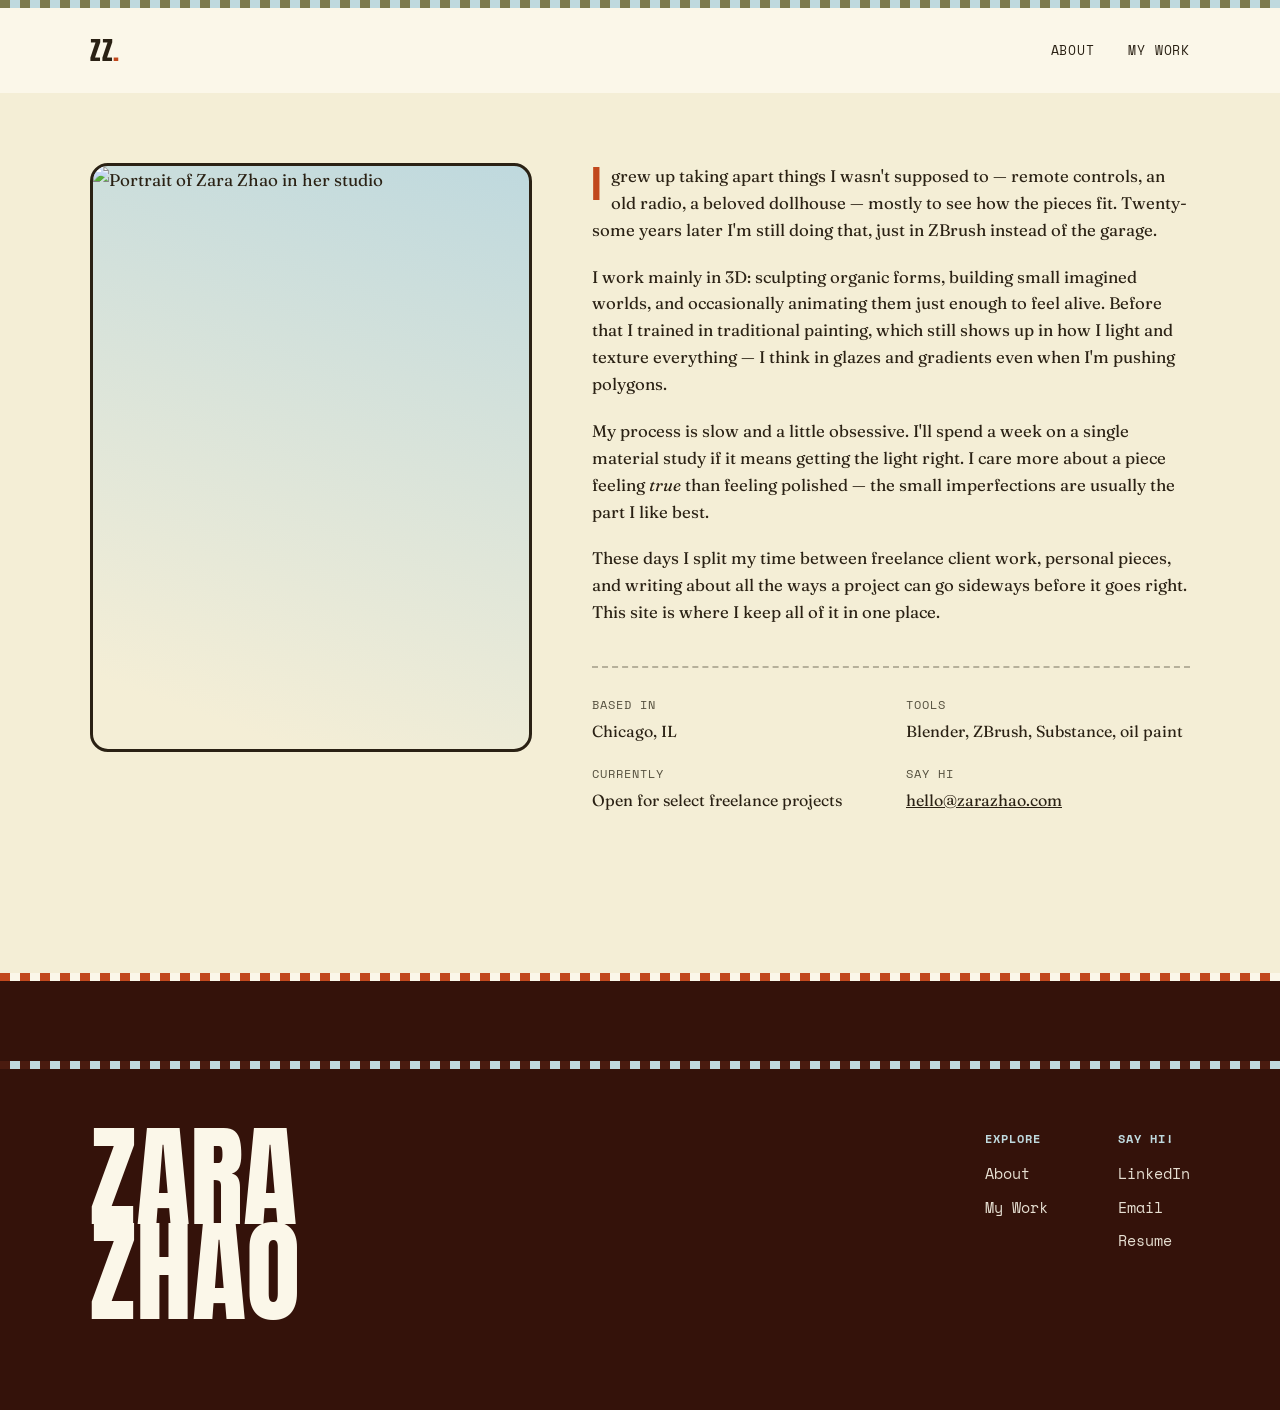
==== about.html @ a86e85ca "more changes" ====
<!DOCTYPE html>
<html lang="en">
<head>
<meta charset="UTF-8">
<meta name="viewport" content="width=device-width, initial-scale=1.0">
<title>About — Zara Zhao</title>
<meta name="description" content="A bit about Zara Zhao — 3D artist and maker.">
<link rel="stylesheet" href="css/style.css">
</head>
<body>

<header class="site-header">
  <div class="stripe-bar thin"></div>
  <nav class="nav">
    <a href="index.html" class="wordmark">Z<span class="dot"></span>Z<span class="dot">.</span></a>
    <button class="nav-toggle">Menu</button>
    <ul class="nav-links">
      <li><a href="about.html">About</a></li>
      <li><a href="work.html">My Work</a></li>
    </ul>
  </nav>
</header>

<main>

  <section class="wrap">
    <div class="about-layout">
      <div class="about-portrait reveal">
        <img src="https://images.unsplash.com/photo-1580489944761-15a19d654956?q=80&w=800&auto=format&fit=crop" alt="Portrait of Zara Zhao in her studio">
      </div>
      <div class="about-body reveal">
        <p><span class="drop">I</span> grew up taking apart things I wasn't supposed to — remote controls, an old radio, a beloved dollhouse — mostly to see how the pieces fit. Twenty-some years later I'm still doing that, just in ZBrush instead of the garage.</p>
        <p>I work mainly in 3D: sculpting organic forms, building small imagined worlds, and occasionally animating them just enough to feel alive. Before that I trained in traditional painting, which still shows up in how I light and texture everything — I think in glazes and gradients even when I'm pushing polygons.</p>
        <p>My process is slow and a little obsessive. I'll spend a week on a single material study if it means getting the light right. I care more about a piece feeling <em>true</em> than feeling polished — the small imperfections are usually the part I like best.</p>
        <p>These days I split my time between freelance client work, personal pieces, and writing about all the ways a project can go sideways before it goes right. This site is where I keep all of it in one place.</p>

        <dl class="facts">
          <div class="fact">
            <dt>Based in</dt>
            <dd>Chicago, IL</dd>
          </div>
          <div class="fact">
            <dt>Tools</dt>
            <dd>Blender, ZBrush, Substance, oil paint</dd>
          </div>
          <div class="fact">
            <dt>Currently</dt>
            <dd>Open for select freelance projects</dd>
          </div>
          <div class="fact">
            <dt>Say hi</dt>
            <dd><a href="mailto:hello@zarazhao.com" style="text-decoration:underline;">hello@zarazhao.com</a></dd>
          </div>
        </dl>
      </div>
    </div>
  </section>

  <div class="stripe-bar brick thin" style="margin-top:70px;"></div>

</main>

<footer class="site-footer">
  <div class="stripe-bar maroon thin"></div>
  <div class="wrap" style="padding-top:60px;">
    <div class="footer-top">
      <div class="footer-mark">ZARA<br>ZHAO</div>
      <div class="footer-cols">
        <div class="footer-col">
          <h4>Explore</h4>
          <a href="about.html">About</a>
          <a href="work.html">My Work</a>
        </div>
        <div class="footer-col">
          <h4>Say Hi!</h4>
          <a href="https://www.linkedin.com/in/zara-zhao/" target="_blank">LinkedIn</a>
          <a href="mailto:46dzhao@gmail.com">Email</a>
          <a href="https://drive.google.com/file/d/1lE23KW6M-5V0zwKCP8vuqrLuSZw9vTa_/view?usp=sharing">Resume</a>
        </div>
      </div>
    </div>
  </div>
</footer>

<script src="js/main.js"></script>
</body>
</html>
---- css/style.css ----
/* ===========================================================
   ZARA ZHAO — design tokens
   =========================================================== */

@import url('https://fonts.googleapis.com/css2?family=Anton&family=Fraunces:ital,opsz,wght@0,9..144,300;0,9..144,400;0,9..144,500;0,9..144,600;1,9..144,400;1,9..144,500&family=Space+Mono:wght@400;700&display=swap');

:root{
  /* --- palette --- */
  --cream:        #F4EED6;
  --cream-soft:    #FBF7E9;
  --olive:        #7C7A4E;
  --olive-dark:   #58573A;
  --sky:          #BFD9DE;
  --brick:        #C1481D;
  --brick-dark:   #9A3714;
  --maroon:       #34120A;
  --maroon-soft:  #4A1B0F;
  --ink:          #2A2114;
  --ink-soft:     #55503F;

  /* --- type --- */
  --display: 'Anton', 'Arial Narrow', sans-serif;
  --body:    'Fraunces', Georgia, serif;
  --mono:    'Space Mono', 'Courier New', monospace;

  --stripe-w: 10px;
}

*{ margin:0; padding:0; box-sizing:border-box; }

html{ scroll-behavior:smooth; }

body{
  background:var(--cream);
  color:var(--ink);
  font-family:var(--body);
  font-size:17px;
  line-height:1.6;
  -webkit-font-smoothing:antialiased;
}

a{ color:inherit; text-decoration:none; }

img{ max-width:100%; display:block; }

.wrap{
  max-width:1180px;
  margin:0 auto;
  padding:0 40px;
}

/* ===========================================================
   Signature motif: striped "barcode" divider
   =========================================================== */
.stripe-bar{
  height: 18px;
  width:100%;
  background-image: repeating-linear-gradient(
    90deg,
    var(--s1, var(--olive)) 0,
    var(--s1, var(--olive)) var(--stripe-w),
    var(--s2, var(--sky)) var(--stripe-w),
    var(--s2, var(--sky)) calc(var(--stripe-w) * 2)
  );
}
.stripe-bar.brick{ --s1:var(--brick); --s2:var(--cream-soft); }
.stripe-bar.maroon{ --s1:var(--maroon-soft); --s2:var(--sky); }
.stripe-bar.thin{ height:8px; }

/* dotted "perforation" accent used under the stripe bars */
.perf{
  height:0;
  border-top:2px dashed rgba(42,33,20,.25);
}

/* ===========================================================
   Nav
   =========================================================== */
.site-header{
  position:sticky;
  top:0;
  z-index:50;
  background:var(--cream-soft);
}
.nav{
  display:flex;
  align-items:center;
  justify-content:space-between;
  padding:22px 40px;
  max-width:1180px;
  margin:0 auto;
}
.wordmark{
  font-family:var(--display);
  font-size:1.6rem;
  letter-spacing:.02em;
  color:var(--ink);
}
.wordmark .dot{ color:var(--brick); }

.nav-links{
  display:flex;
  gap:34px;
  list-style:none;
  font-family:var(--mono);
  font-size:.82rem;
  letter-spacing:.06em;
  text-transform:uppercase;
}
.nav-links a{
  position:relative;
  padding-bottom:4px;
  transition:color .15s ease;
}
.nav-links a::after{
  content:"";
  position:absolute;
  left:0; right:100%; bottom:0;
  height:2px;
  background:var(--brick);
  transition:right .2s ease;
}
.nav-links a:hover::after,
.nav-links a.active::after{ right:0; }
.nav-links a.active{ color:var(--brick-dark); }

.nav-toggle{ display:none; }

@media (max-width:720px){
  .nav-links{
    position:fixed;
    inset:70px 0 auto 0;
    background:var(--cream-soft);
    flex-direction:column;
    gap:0;
    padding:10px 40px 26px;
    border-bottom:2px dashed rgba(42,33,20,.25);
    transform:translateY(-120%);
    transition:transform .25s ease;
  }
  .nav-links.open{ transform:translateY(0); }
  .nav-links li{ padding:12px 0; border-top:1px solid rgba(42,33,20,.12); }
  .nav-toggle{
    display:block;
    background:none;
    border:2px solid var(--ink);
    border-radius:6px;
    font-family:var(--mono);
    font-size:.75rem;
    text-transform:uppercase;
    padding:6px 10px;
    cursor:pointer;
  }
}

/* ===========================================================
   Buttons / small components
   =========================================================== */
.btn{
  display:inline-block;
  font-family:var(--mono);
  font-size:.82rem;
  text-transform:uppercase;
  letter-spacing:.06em;
  border:2px solid var(--ink);
  border-radius:40px;
  padding:12px 26px;
  background:transparent;
  cursor:pointer;
  transition:transform .15s ease, background .15s ease, color .15s ease;
}
.btn:hover{
  background:var(--ink);
  color:var(--cream-soft);
  transform:translateY(-2px);
}
.btn.brick{
  border-color:var(--brick);
  color:var(--brick-dark);
}
.btn.brick:hover{
  background:var(--brick);
  color:var(--cream-soft);
}

.eyebrow{
  font-family:var(--mono);
  font-size:.8rem;
  letter-spacing:.14em;
  text-transform:uppercase;
  color:var(--brick-dark);
  display:inline-block;
  margin-bottom:14px;
}

.mini-stripe{
  width:70px;
  height:10px;
  margin-bottom:18px;
  border-radius:4px;
  background-image: repeating-linear-gradient(
    90deg,
    var(--brick) 0,
    var(--brick) 7px,
    var(--cream-soft) 7px,
    var(--cream-soft) 14px
  );
}

h1,h2,h3{
  font-family:var(--display);
  font-weight:400;
  line-height:1.02;
  letter-spacing:.01em;
  color:var(--ink);
}

/* ===========================================================
   Homepage hero
   =========================================================== */
.hero{
  padding:70px 0 80px;
  position:relative;
  overflow:hidden;
  background-image: repeating-linear-gradient(
    90deg,
    var(--olive) 0,
    var(--olive) var(--stripe-w),
    var(--cream) var(--stripe-w),
    var(--cream) calc(var(--stripe-w) * 2)
  );
}
.hero::before{
  content:"";
  position:absolute;
  inset:0;
  background:var(--cream);
  opacity:.88;
}
.hero .wrap{
  position:relative;
  z-index:1;
  display:grid;
  grid-template-columns:1.3fr .9fr;
  gap:50px;
  align-items:center;
}
.hero h1{
  font-size:clamp(3.4rem, 8vw, 6.6rem);
  color:var(--ink);
}
.hero h1 span{ display:block; }
.hero h1 .accent{ color:var(--brick); }
.hero p.lede{
  font-family:var(--body);
  font-style:italic;
  font-size:1.25rem;
  color:var(--ink-soft);
  max-width:44ch;
  margin:22px 0 30px;
}
.hero-cta{ display:flex; gap:16px; flex-wrap:wrap; }

.hero-frame{
  position:relative;
  aspect-ratio:4/5;
  border-radius:18px;
  overflow:hidden;
  border:3px solid var(--ink);
  background:linear-gradient(160deg, var(--sky), var(--olive) 120%);
}
.hero-frame-wrap{
  position:relative;
  margin:0 22px 22px 0;
}
.hero-frame-wrap::before{
  content:"";
  position:absolute;
  top:22px; left:22px;
  right:-22px; bottom:-22px;
  border-radius:18px;
  background-image: repeating-linear-gradient(
    45deg,
    var(--brick) 0,
    var(--brick) var(--stripe-w),
    var(--cream-soft) var(--stripe-w),
    var(--cream-soft) calc(var(--stripe-w) * 2)
  );
  border:3px solid var(--ink);
  z-index:0;
}
.hero-frame{ position:relative; z-index:1; }
.hero-frame img{ width:100%; height:100%; object-fit:cover; }
.hero-badge{
  position:absolute;
  bottom:16px; left:16px;
  background:var(--cream-soft);
  border:2px solid var(--ink);
  border-radius:10px;
  padding:8px 14px;
  font-family:var(--mono);
  font-size:.72rem;
  text-transform:uppercase;
  letter-spacing:.05em;
  transform:rotate(-3deg);
}

@media (max-width:860px){
  .hero .wrap{ grid-template-columns:1fr; }
  .hero{ padding:50px 0 40px; }
}

/* ===========================================================
   Homepage teaser grid ("about / work / thoughts")
   =========================================================== */
.teasers{ padding:80px 0; }
.teasers .section-head{ margin-bottom:44px; }
.teaser-grid{
  display:grid;
  grid-template-columns:repeat(3, 1fr);
  gap:28px;
}
.teaser-card{
  border:2.5px solid var(--ink);
  border-radius:16px;
  padding:30px 26px 26px;
  background:var(--cream-soft);
  transition:transform .18s ease, box-shadow .18s ease;
  display:flex;
  flex-direction:column;
  min-height:270px;
  position:relative;
  overflow:hidden;
}
.teaser-card::before{
  content:"";
  position:absolute;
  top:0; left:0; right:0;
  height:8px;
  background-image: repeating-linear-gradient(
    90deg,
    var(--brick) 0,
    var(--brick) 8px,
    var(--sky) 8px,
    var(--sky) 16px
  );
}
.teaser-card:hover{
  transform:translateY(-6px);
  box-shadow:8px 8px 0 var(--ink);
}
.teaser-num{
  font-family:var(--mono);
  font-size:.78rem;
  color:var(--ink-soft);
  margin-bottom:auto;
}
.teaser-card h3{
  font-size:2.1rem;
  margin:18px 0 10px;
}
.teaser-card p{ color:var(--ink-soft); font-size:.98rem; }
.teaser-card .go{
  margin-top:20px;
  font-family:var(--mono);
  font-size:.78rem;
  text-transform:uppercase;
  letter-spacing:.06em;
  color:var(--brick-dark);
}

@media (max-width:860px){
  .teaser-grid{ grid-template-columns:1fr; }
}

/* ===========================================================
   Generic page hero (About / Work / Thoughts)
   =========================================================== */
.page-hero{
  padding:70px 0 50px;
}
.page-hero h1{
  font-size:clamp(2.8rem, 7vw, 5.2rem);
}
.page-hero p.lede{
  font-family:var(--body);
  font-style:italic;
  color:var(--ink-soft);
  font-size:1.15rem;
  max-width:56ch;
  margin-top:16px;
}

/* ===========================================================
   About page
   =========================================================== */
.about-layout{
  display:grid;
  grid-template-columns:.85fr 1.15fr;
  gap:60px;
  padding:70px 0 90px;
  align-items:start;
}
.about-portrait{
  border:3px solid var(--ink);
  border-radius:18px;
  overflow:hidden;
  aspect-ratio:3/4;
  background:linear-gradient(200deg, var(--sky), var(--cream) 90%);
  position:sticky;
  top:110px;
}
.about-portrait img{ width:100%; height:100%; object-fit:cover; }

.about-body p{ margin-bottom:20px; font-size:1.05rem; }
.about-body .drop{
  font-family:var(--display);
  font-size:2.4rem;
  color:var(--brick);
  float:left;
  line-height:.8;
  margin:6px 10px 0 0;
}

.facts{
  margin-top:40px;
  border-top:2px dashed rgba(42,33,20,.3);
  padding-top:28px;
  display:grid;
  grid-template-columns:repeat(2, 1fr);
  gap:20px 30px;
}
.fact dt{
  font-family:var(--mono);
  font-size:.74rem;
  text-transform:uppercase;
  letter-spacing:.08em;
  color:var(--ink-soft);
  margin-bottom:4px;
}
.fact dd{ font-size:1rem; }

@media (max-width:860px){
  .about-layout{ grid-template-columns:1fr; }
  .about-portrait{ position:static; max-width:340px; }
}

/* ===========================================================
   Work page — project grid
   =========================================================== */
.filters{
  display:flex;
  gap:12px;
  flex-wrap:wrap;
  padding:0 0 40px;
}
.filter-btn{
  font-family:var(--mono);
  font-size:.76rem;
  text-transform:uppercase;
  letter-spacing:.05em;
  border:2px solid var(--ink);
  border-radius:30px;
  padding:8px 18px;
  background:transparent;
  cursor:pointer;
}
.filter-btn.active,
.filter-btn:hover{
  background:var(--ink);
  color:var(--cream-soft);
}

.work-grid{
  display:grid;
  grid-template-columns:repeat(3, 1fr);
  gap:30px;
  padding-bottom:90px;
}
.work-card{
  border:2.5px solid var(--ink);
  border-radius:16px;
  overflow:hidden;
  background:var(--cream-soft);
  transition:transform .18s ease, box-shadow .18s ease;
}
.work-card:hover{
  transform:translateY(-6px);
  box-shadow:8px 8px 0 var(--brick);
}
.work-thumb{
  aspect-ratio:4/3;
  background:linear-gradient(150deg, var(--olive), var(--sky) 130%);
  position:relative;
  overflow:hidden;
}
.work-thumb img{ width:100%; height:100%; object-fit:cover; }
.work-tag{
  position:absolute;
  top:12px; left:12px;
  background:var(--cream-soft);
  border:2px solid var(--ink);
  border-radius:8px;
  font-family:var(--mono);
  font-size:.68rem;
  text-transform:uppercase;
  padding:4px 10px;
}
.work-info{ padding:18px 20px 22px; }
.work-info h3{ font-size:1.35rem; margin-bottom:6px; }
.work-info p{ font-size:.92rem; color:var(--ink-soft); }

@media (max-width:900px){
  .work-grid{ grid-template-columns:repeat(2, 1fr); }
}
@media (max-width:600px){
  .work-grid{ grid-template-columns:1fr; }
}

/* ===========================================================
   Thoughts page — blog list
   =========================================================== */
.post-list{ padding:10px 0 90px; }
.post-row{
  display:grid;
  grid-template-columns:140px 1fr auto;
  gap:26px;
  align-items:baseline;
  padding:28px 0;
  border-top:2px dashed rgba(42,33,20,.3);
  transition:padding-left .15s ease;
}
.post-row:last-child{ border-bottom:2px dashed rgba(42,33,20,.3); }
.post-row:hover{ padding-left:10px; }
.post-date{
  font-family:var(--mono);
  font-size:.8rem;
  color:var(--ink-soft);
  text-transform:uppercase;
}
.post-title h3{
  font-size:1.6rem;
  margin-bottom:6px;
}
.post-title p{ color:var(--ink-soft); font-size:.96rem; max-width:60ch; }
.post-arrow{
  font-family:var(--mono);
  font-size:.8rem;
  color:var(--brick-dark);
  white-space:nowrap;
}

@media (max-width:700px){
  .post-row{ grid-template-columns:1fr; gap:8px; }
  .post-arrow{ display:none; }
}

/* ===========================================================
   Newsletter / CTA band
   =========================================================== */
.cta-band{
  background:var(--olive);
  color:var(--cream-soft);
  padding:70px 0;
}
.cta-band .wrap{
  display:flex;
  justify-content:space-between;
  align-items:center;
  gap:30px;
  flex-wrap:wrap;
}
.cta-band h2{
  font-size:clamp(2rem, 4.5vw, 3rem);
  color:var(--cream-soft);
  max-width:14ch;
}
.cta-form{
  display:flex;
  gap:10px;
  flex-wrap:wrap;
}
.cta-form input{
  font-family:var(--body);
  font-size:1rem;
  padding:13px 18px;
  border-radius:40px;
  border:2px solid var(--cream-soft);
  background:transparent;
  color:var(--cream-soft);
  min-width:240px;
}
.cta-form input::placeholder{ color:rgba(251,247,233,.65); }
.cta-form .btn{
  border-color:var(--cream-soft);
  color:var(--cream-soft);
}
.cta-form .btn:hover{
  background:var(--cream-soft);
  color:var(--olive-dark);
}

/* ===========================================================
   Footer
   =========================================================== */
.site-footer{
  background:var(--maroon);
  color:var(--cream-soft);
  padding:80px 0 30px;
}
.footer-top{
  display:flex;
  justify-content:space-between;
  align-items:flex-start;
  gap:40px;
  flex-wrap:wrap;
  padding-bottom:60px;
}
.footer-mark{
  font-family:var(--display);
  font-size:clamp(3rem, 9vw, 7rem);
  line-height:.85;
  color:var(--cream-soft);
}
.footer-cols{
  display:flex;
  gap:70px;
  flex-wrap:wrap;
}
.footer-col h4{
  font-family:var(--mono);
  font-size:.75rem;
  text-transform:uppercase;
  letter-spacing:.08em;
  color:var(--sky);
  margin-bottom:14px;
}
.footer-col a, .footer-col p{
  display:block;
  font-family:var(--mono);
  font-size:.92rem;
  margin-bottom:10px;
  color:var(--cream-soft);
  opacity:.9;
}
.footer-col a:hover{ color:var(--brick); opacity:1; }

.footer-bottom{
  display:flex;
  justify-content:space-between;
  font-family:var(--mono);
  font-size:.72rem;
  color:rgba(251,247,233,.55);
  padding-top:26px;
  border-top:1px solid rgba(251,247,233,.15);
  flex-wrap:wrap;
  gap:10px;
}

/* ===========================================================
   Utility
   =========================================================== */
.reveal{
  opacity:0;
  transform:translateY(18px);
  transition:opacity .6s ease, transform .6s ease;
}
.reveal.in{ opacity:1; transform:translateY(0); }

@media (prefers-reduced-motion: reduce){
  .reveal{ opacity:1; transform:none; transition:none; }
  html{ scroll-behavior:auto; }
}
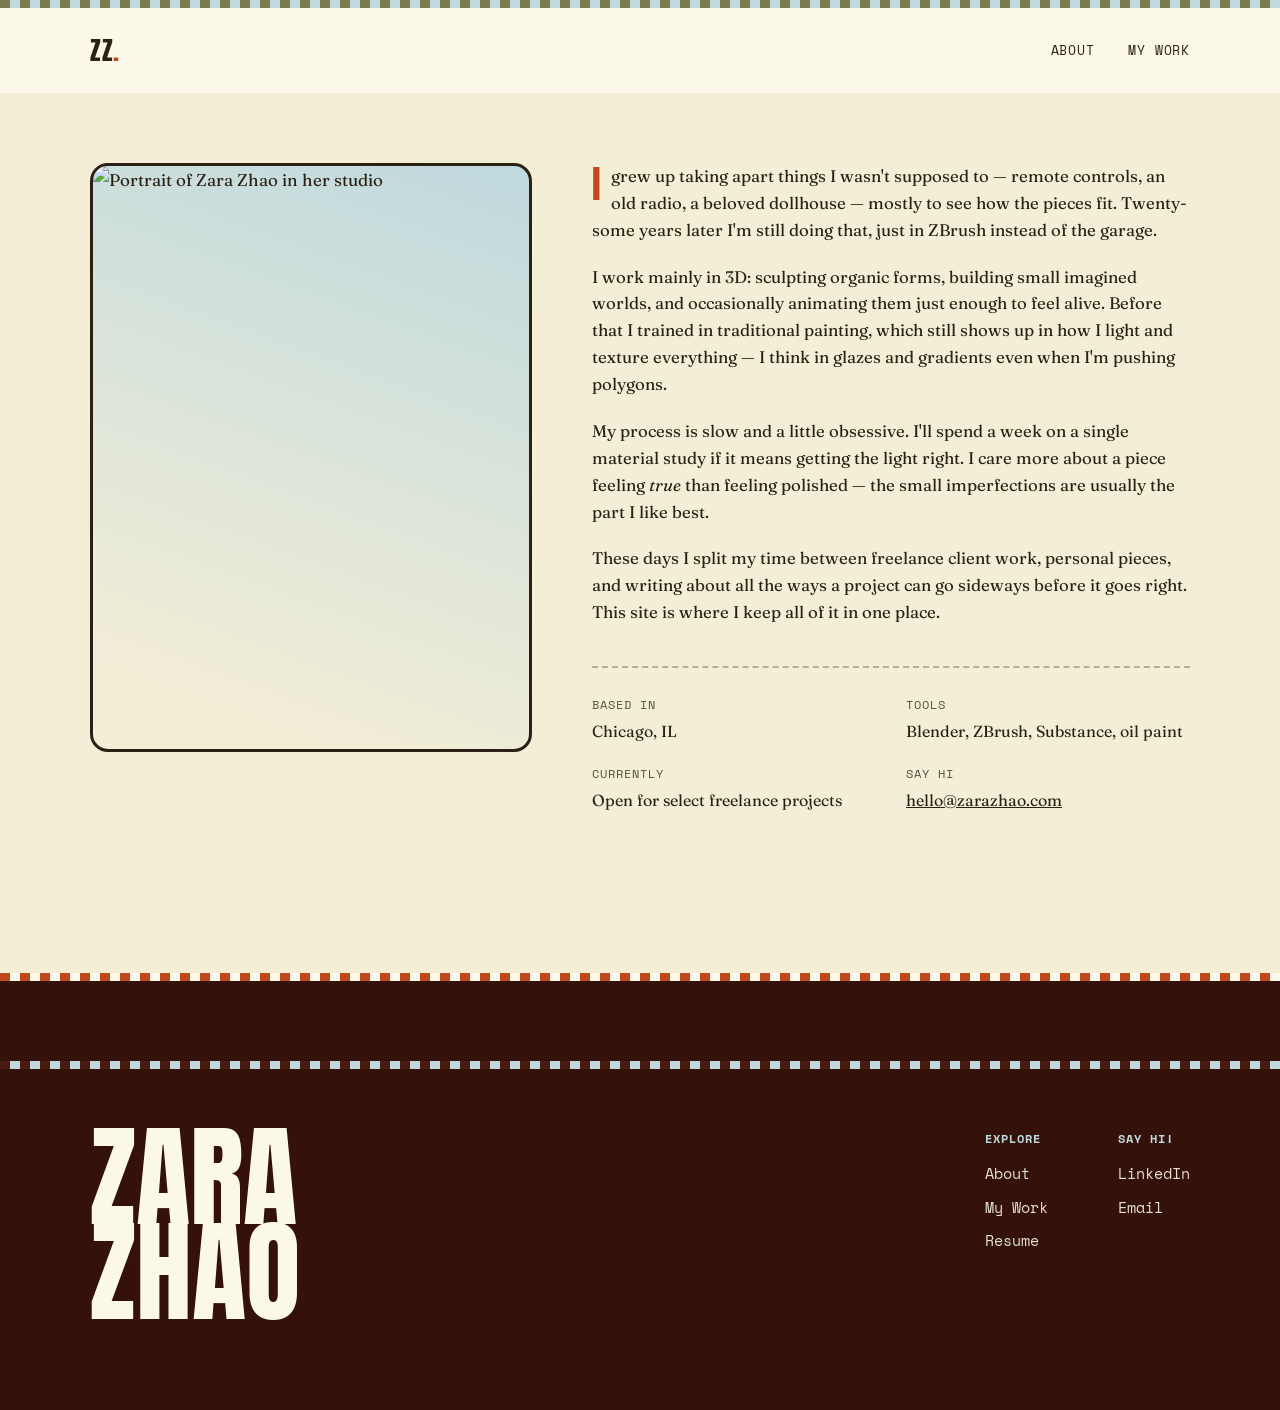
==== commit ddcf45e8: "changing footers and headers" ====
--- a/about.html
+++ b/about.html
@@ -70,12 +70,12 @@
           <h4>Explore</h4>
           <a href="about.html">About</a>
           <a href="work.html">My Work</a>
+          <a href="https://drive.google.com/file/d/1lE23KW6M-5V0zwKCP8vuqrLuSZw9vTa_/view?usp=sharing">Resume</a>
         </div>
         <div class="footer-col">
           <h4>Say Hi!</h4>
           <a href="https://www.linkedin.com/in/zara-zhao/" target="_blank">LinkedIn</a>
           <a href="mailto:46dzhao@gmail.com">Email</a>
-          <a href="https://drive.google.com/file/d/1lE23KW6M-5V0zwKCP8vuqrLuSZw9vTa_/view?usp=sharing">Resume</a>
         </div>
       </div>
     </div>
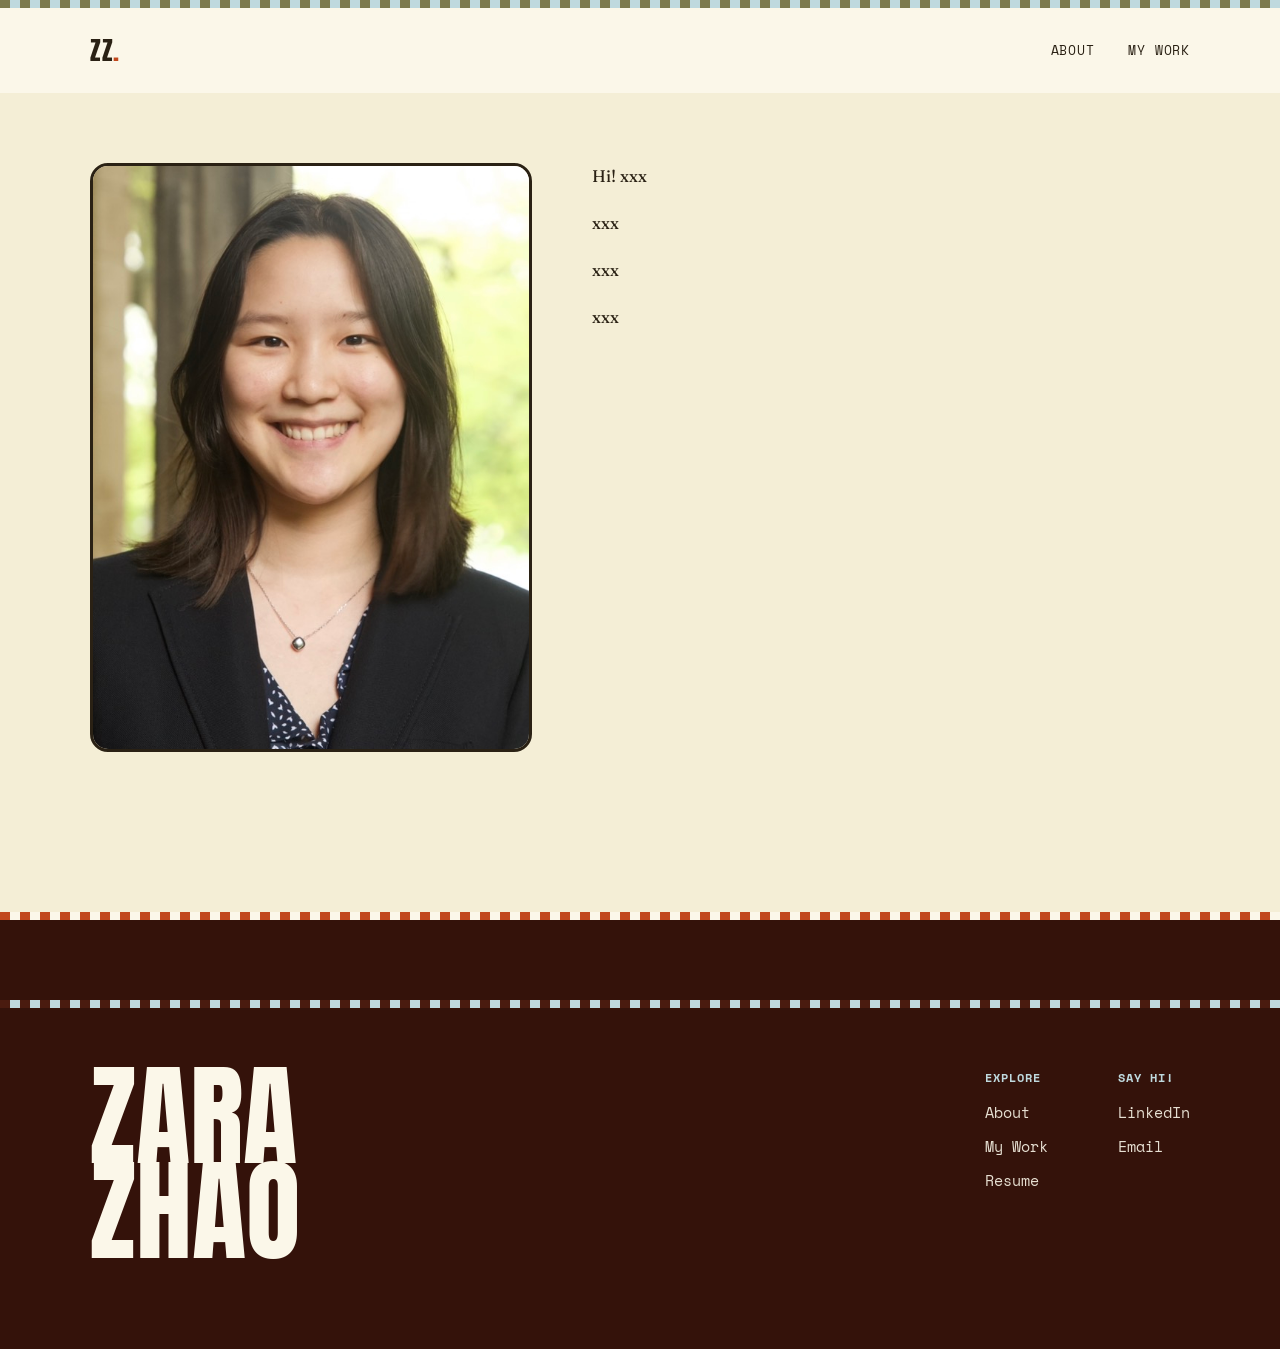
==== commit 6002b5c4: "additional changes" ====
--- a/about.html
+++ b/about.html
@@ -26,32 +26,13 @@
   <section class="wrap">
     <div class="about-layout">
       <div class="about-portrait reveal">
-        <img src="https://images.unsplash.com/photo-1580489944761-15a19d654956?q=80&w=800&auto=format&fit=crop" alt="Portrait of Zara Zhao in her studio">
+        <img src="images/About.jpg" alt="img for About Me Page">
       </div>
       <div class="about-body reveal">
-        <p><span class="drop">I</span> grew up taking apart things I wasn't supposed to — remote controls, an old radio, a beloved dollhouse — mostly to see how the pieces fit. Twenty-some years later I'm still doing that, just in ZBrush instead of the garage.</p>
-        <p>I work mainly in 3D: sculpting organic forms, building small imagined worlds, and occasionally animating them just enough to feel alive. Before that I trained in traditional painting, which still shows up in how I light and texture everything — I think in glazes and gradients even when I'm pushing polygons.</p>
-        <p>My process is slow and a little obsessive. I'll spend a week on a single material study if it means getting the light right. I care more about a piece feeling <em>true</em> than feeling polished — the small imperfections are usually the part I like best.</p>
-        <p>These days I split my time between freelance client work, personal pieces, and writing about all the ways a project can go sideways before it goes right. This site is where I keep all of it in one place.</p>
-
-        <dl class="facts">
-          <div class="fact">
-            <dt>Based in</dt>
-            <dd>Chicago, IL</dd>
-          </div>
-          <div class="fact">
-            <dt>Tools</dt>
-            <dd>Blender, ZBrush, Substance, oil paint</dd>
-          </div>
-          <div class="fact">
-            <dt>Currently</dt>
-            <dd>Open for select freelance projects</dd>
-          </div>
-          <div class="fact">
-            <dt>Say hi</dt>
-            <dd><a href="mailto:hello@zarazhao.com" style="text-decoration:underline;">hello@zarazhao.com</a></dd>
-          </div>
-        </dl>
+        <p>Hi! xxx</p>
+        <p>xxx</p>
+        <p>xxx</p>
+        <p>xxx</p>
       </div>
     </div>
   </section>
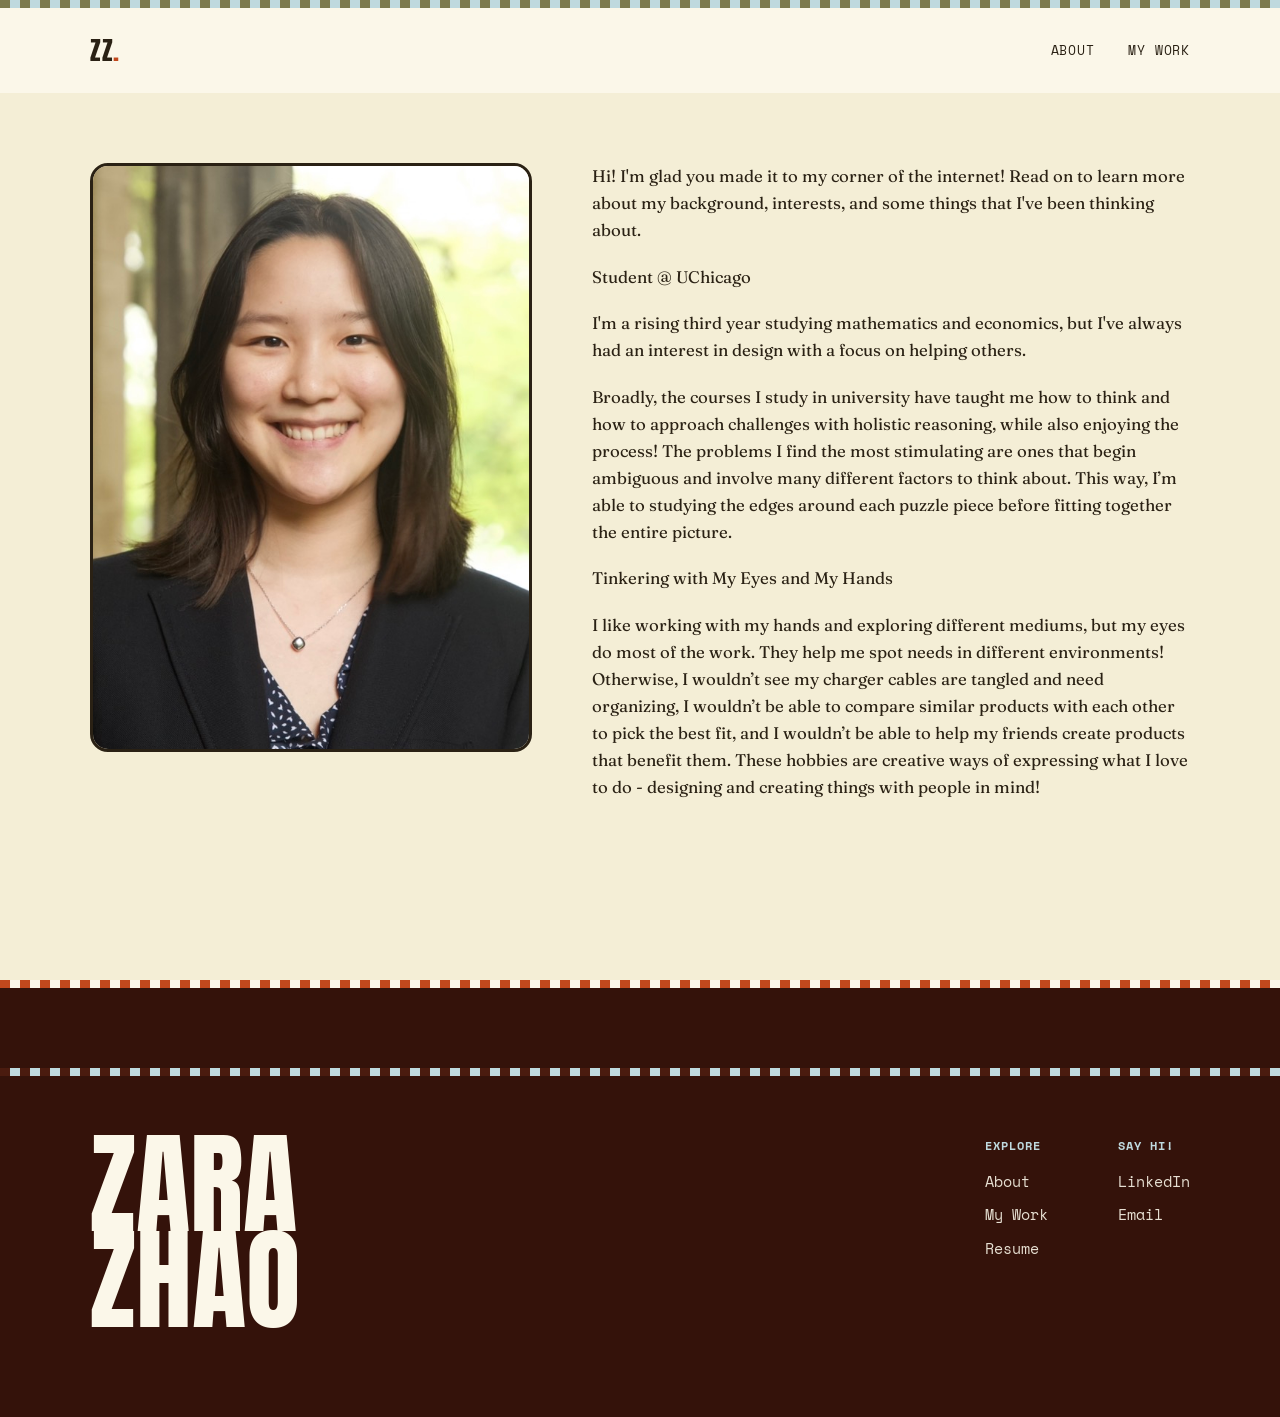
==== commit ee7dff3c: "bio changes" ====
--- a/about.html
+++ b/about.html
@@ -29,10 +29,12 @@
         <img src="images/About.jpg" alt="img for About Me Page">
       </div>
       <div class="about-body reveal">
-        <p>Hi! xxx</p>
-        <p>xxx</p>
-        <p>xxx</p>
-        <p>xxx</p>
+        <p>Hi! I'm glad you made it to my corner of the internet! Read on to learn more about my background, interests, and some things that I've been thinking about.</p>
+        <p>Student @ UChicago</p>
+        <p>I'm a rising third year studying mathematics and economics, but I've always had an interest in design with a focus on helping others.</p>
+        <p>Broadly, the courses I study in university have taught me how to think and how to approach challenges with holistic reasoning, while also enjoying the process! The problems I find the most stimulating are ones that begin ambiguous and involve many different factors to think about. This way, I’m able to studying the edges around each puzzle piece before fitting together the entire picture. </p>
+        <p>Tinkering with My Eyes and My Hands</p>
+        <p>I like working with my hands and exploring different mediums, but my eyes do most of the work. They help me spot needs in different environments! Otherwise, I wouldn’t see my charger cables are tangled and need organizing, I wouldn’t be able to compare similar products with each other to pick the best fit, and I wouldn’t be able to help my friends create products that benefit them. These hobbies are creative ways of expressing what I love to do - designing and creating things with people in mind!</p>
       </div>
     </div>
   </section>
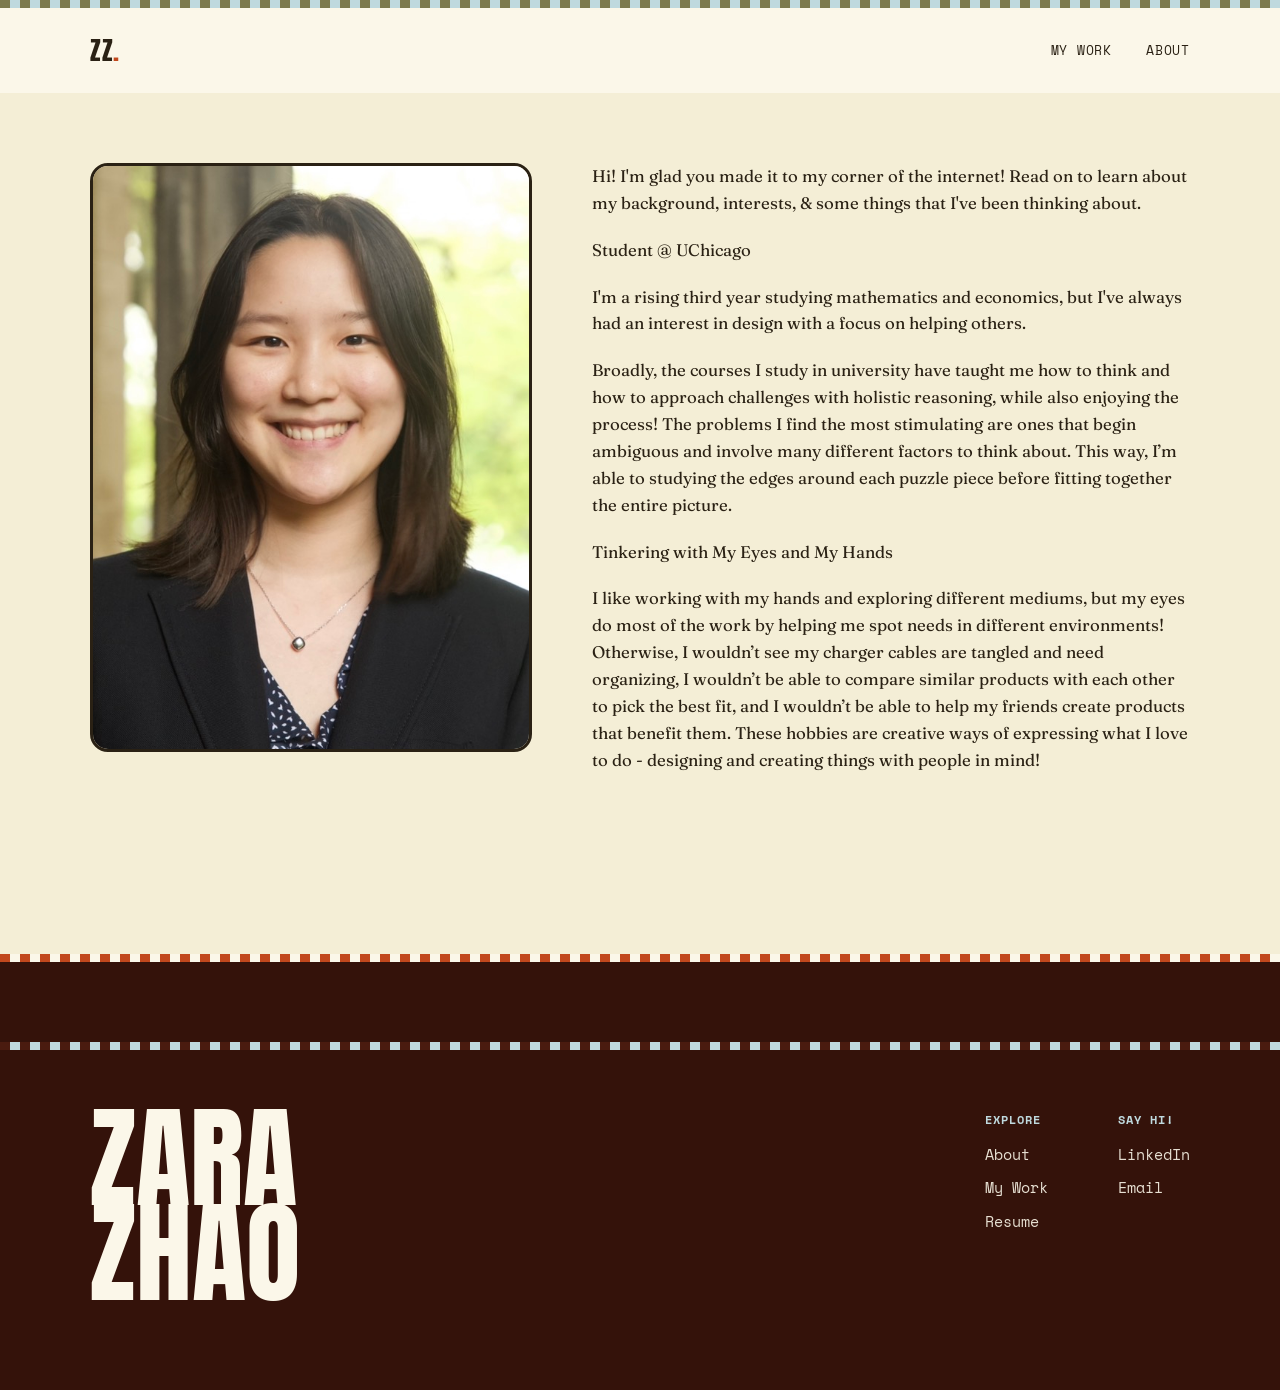
==== commit f746df80: "s" ====
--- a/about.html
+++ b/about.html
@@ -15,8 +15,8 @@
     <a href="index.html" class="wordmark">Z<span class="dot"></span>Z<span class="dot">.</span></a>
     <button class="nav-toggle">Menu</button>
     <ul class="nav-links">
+      <li><a href="work.html">My Work</a></li>
       <li><a href="about.html">About</a></li>
-      <li><a href="work.html">My Work</a></li>
     </ul>
   </nav>
 </header>
@@ -29,12 +29,12 @@
         <img src="images/About.jpg" alt="img for About Me Page">
       </div>
       <div class="about-body reveal">
-        <p>Hi! I'm glad you made it to my corner of the internet! Read on to learn more about my background, interests, and some things that I've been thinking about.</p>
+        <p>Hi! I'm glad you made it to my corner of the internet! Read on to learn about my background, interests, & some things that I've been thinking about.</p>
         <p>Student @ UChicago</p>
         <p>I'm a rising third year studying mathematics and economics, but I've always had an interest in design with a focus on helping others.</p>
         <p>Broadly, the courses I study in university have taught me how to think and how to approach challenges with holistic reasoning, while also enjoying the process! The problems I find the most stimulating are ones that begin ambiguous and involve many different factors to think about. This way, I’m able to studying the edges around each puzzle piece before fitting together the entire picture. </p>
         <p>Tinkering with My Eyes and My Hands</p>
-        <p>I like working with my hands and exploring different mediums, but my eyes do most of the work. They help me spot needs in different environments! Otherwise, I wouldn’t see my charger cables are tangled and need organizing, I wouldn’t be able to compare similar products with each other to pick the best fit, and I wouldn’t be able to help my friends create products that benefit them. These hobbies are creative ways of expressing what I love to do - designing and creating things with people in mind!</p>
+        <p>I like working with my hands and exploring different mediums, but my eyes do most of the work by helping me spot needs in different environments! Otherwise, I wouldn’t see my charger cables are tangled and need organizing, I wouldn’t be able to compare similar products with each other to pick the best fit, and I wouldn’t be able to help my friends create products that benefit them. These hobbies are creative ways of expressing what I love to do - designing and creating things with people in mind!</p>
       </div>
     </div>
   </section>
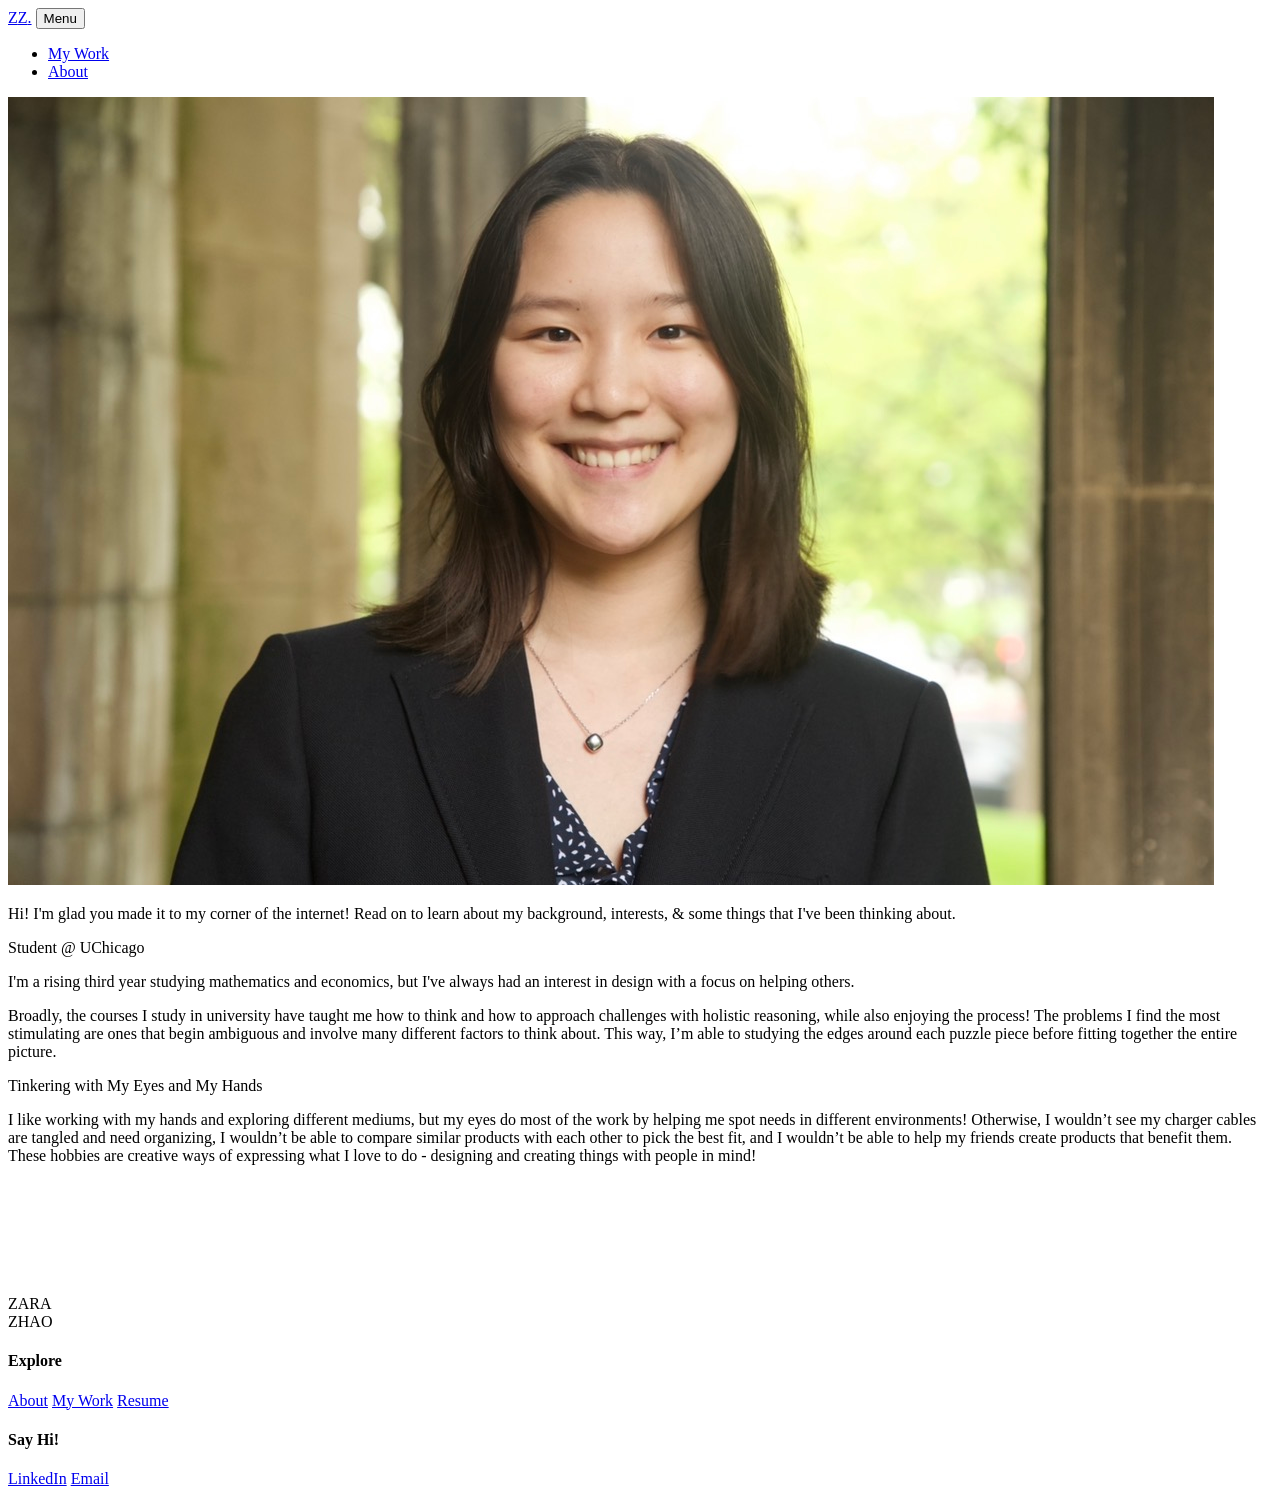
==== commit a55a9909: "s" ====
--- a/about.html
+++ b/about.html
@@ -4,7 +4,7 @@
 <meta charset="UTF-8">
 <meta name="viewport" content="width=device-width, initial-scale=1.0">
 <title>About — Zara Zhao</title>
-<meta name="description" content="A bit about Zara Zhao — 3D artist and maker.">
+<meta name="description" content="A bit about Zara Zhao>
 <link rel="stylesheet" href="css/style.css">
 </head>
 <body>
--- a/css/style.css
+++ b/css/style.css
@@ -671,3 +671,20 @@
   .reveal{ opacity:1; transform:none; transition:none; }
   html{ scroll-behavior:auto; }
 }
+
+/* ===========================================================
+   Project page
+   =========================================================== */
+.project-cover p {
+  margin-top: 40px;
+  margin-bottom: 15px;
+}
+
+.project-cover img {
+  margin-bottom: 30px;
+}
+
+.wrap h1 {
+  margin-bottom: 10px;
+}
+
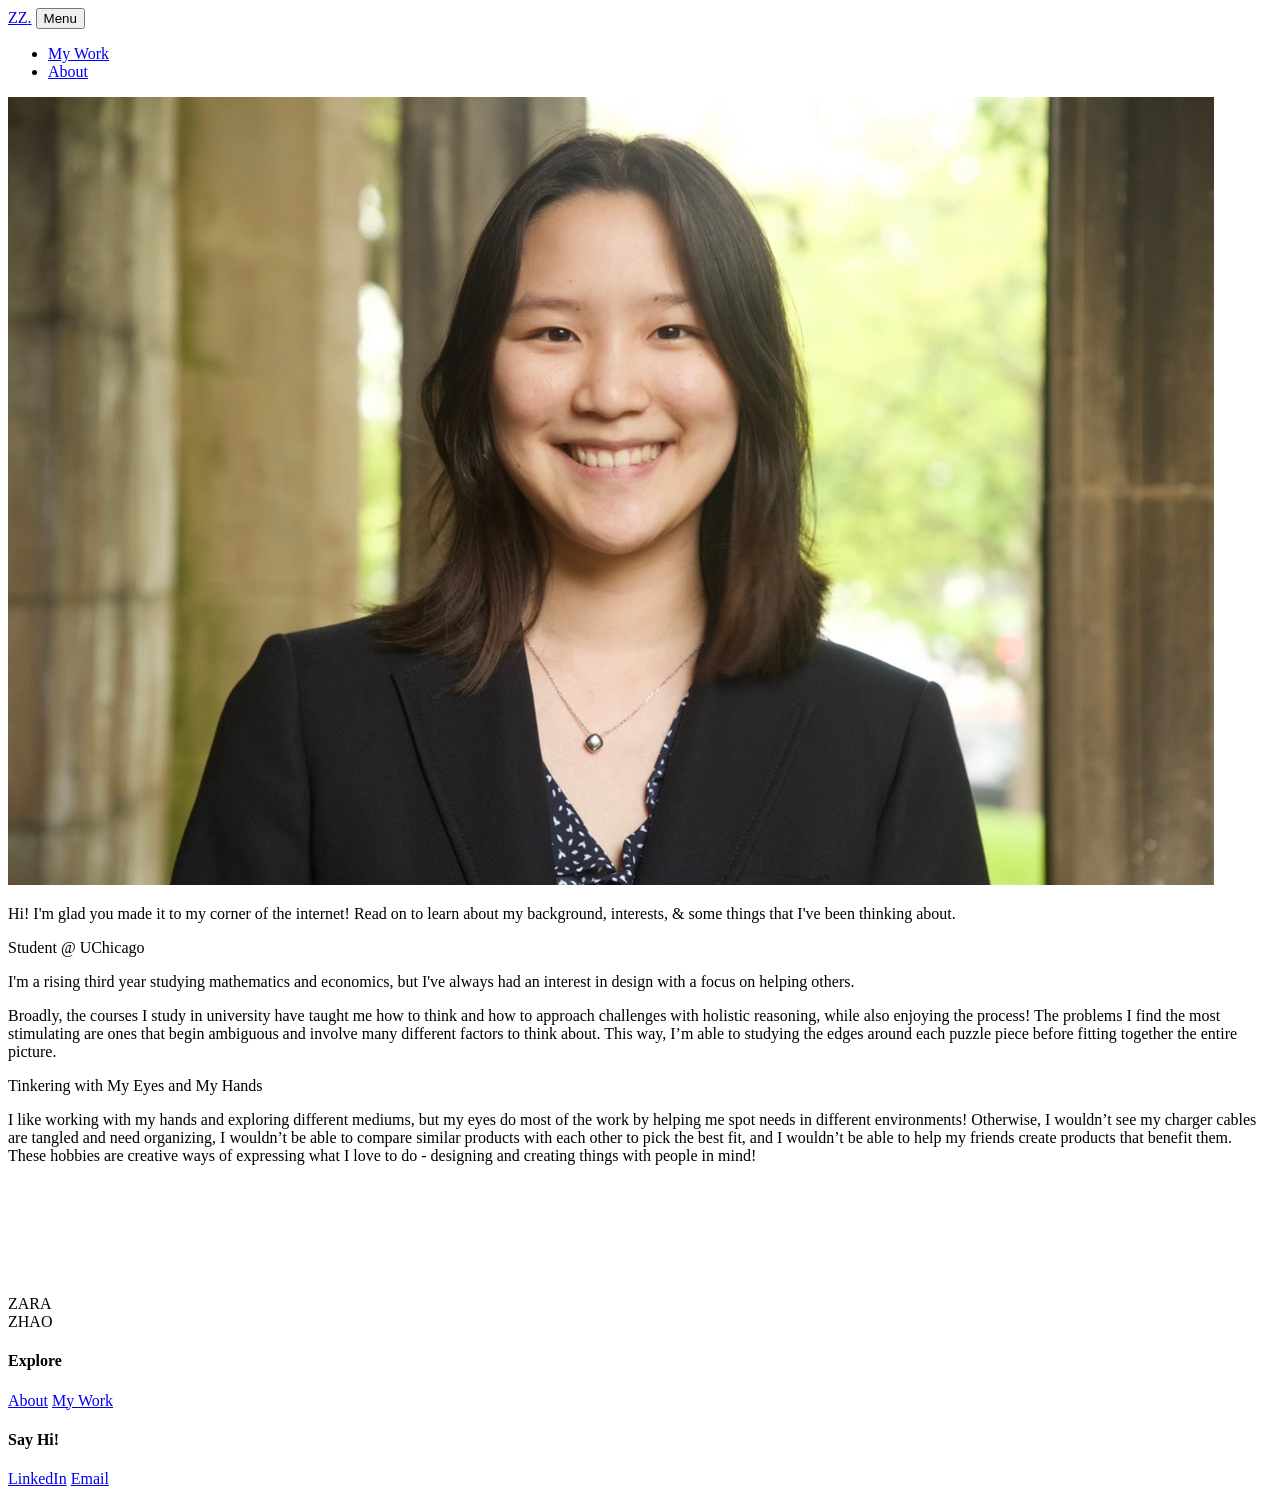
==== commit 5c71fe5b: "s" ====
--- a/about.html
+++ b/about.html
@@ -53,7 +53,6 @@
           <h4>Explore</h4>
           <a href="about.html">About</a>
           <a href="work.html">My Work</a>
-          <a href="https://drive.google.com/file/d/1lE23KW6M-5V0zwKCP8vuqrLuSZw9vTa_/view?usp=sharing">Resume</a>
         </div>
         <div class="footer-col">
           <h4>Say Hi!</h4>
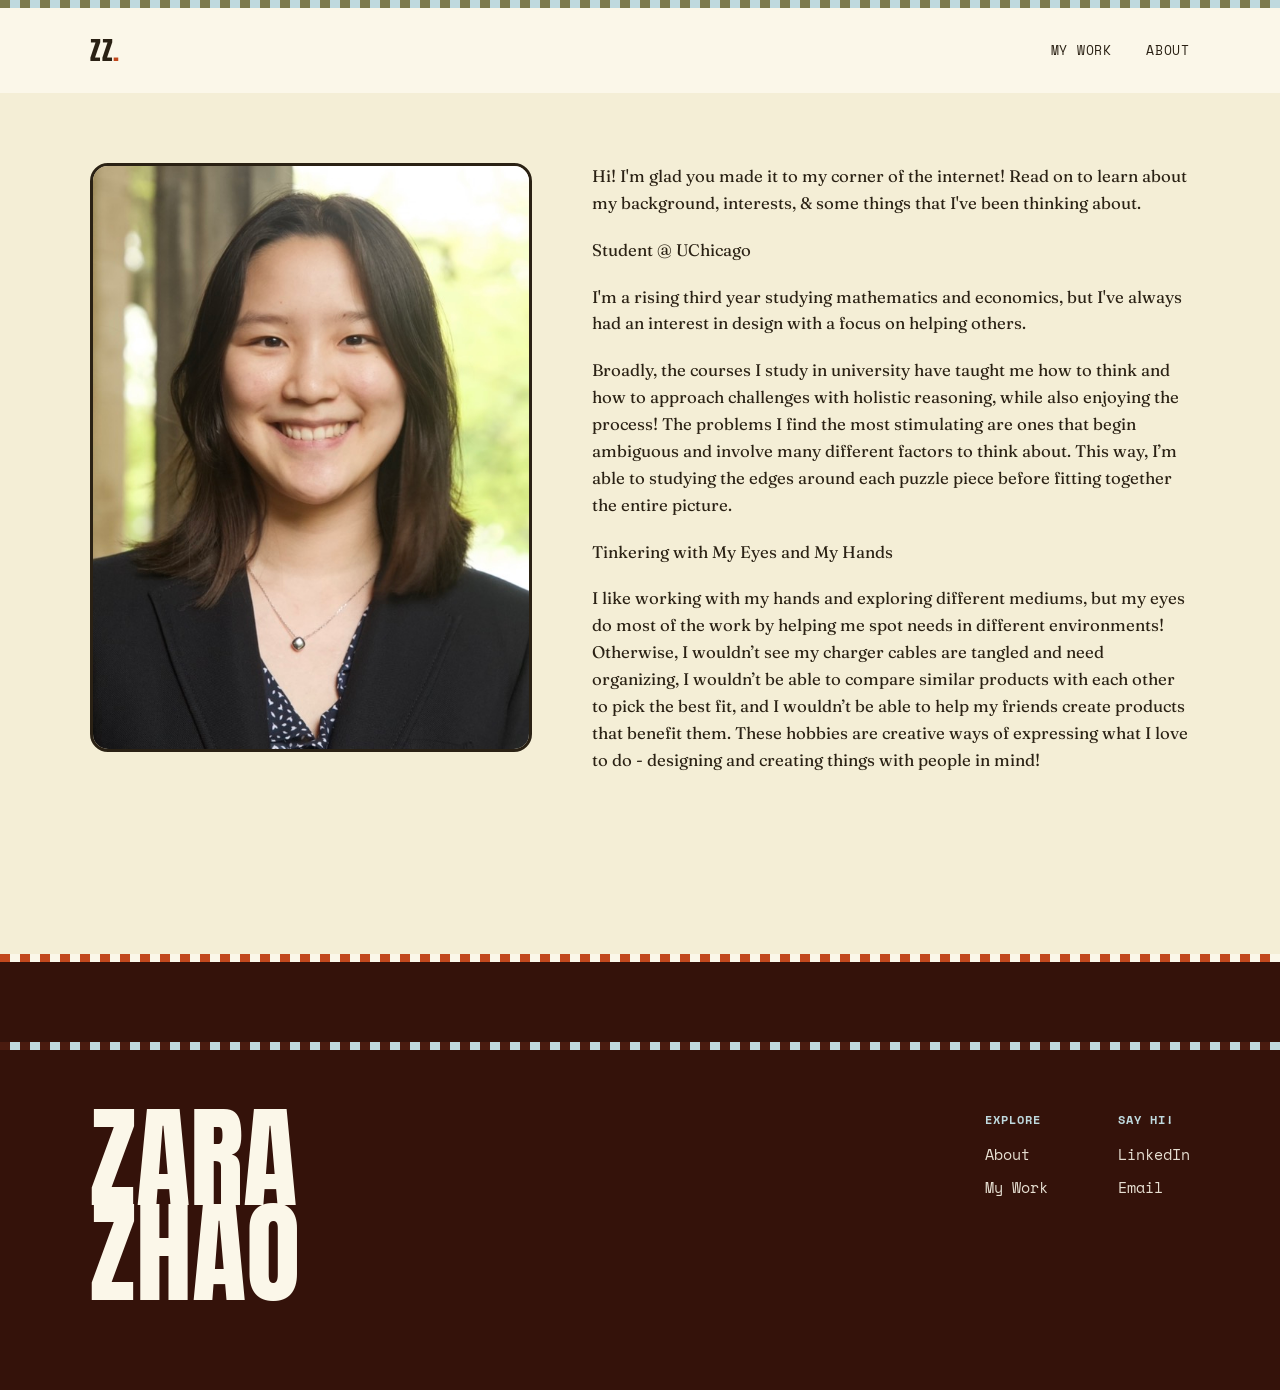
==== commit bd113161: "error on about.html" ====
--- a/about.html
+++ b/about.html
@@ -4,7 +4,7 @@
 <meta charset="UTF-8">
 <meta name="viewport" content="width=device-width, initial-scale=1.0">
 <title>About — Zara Zhao</title>
-<meta name="description" content="A bit about Zara Zhao>
+<meta name="description" content="A bit about Zara Zhao">
 <link rel="stylesheet" href="css/style.css">
 </head>
 <body>
